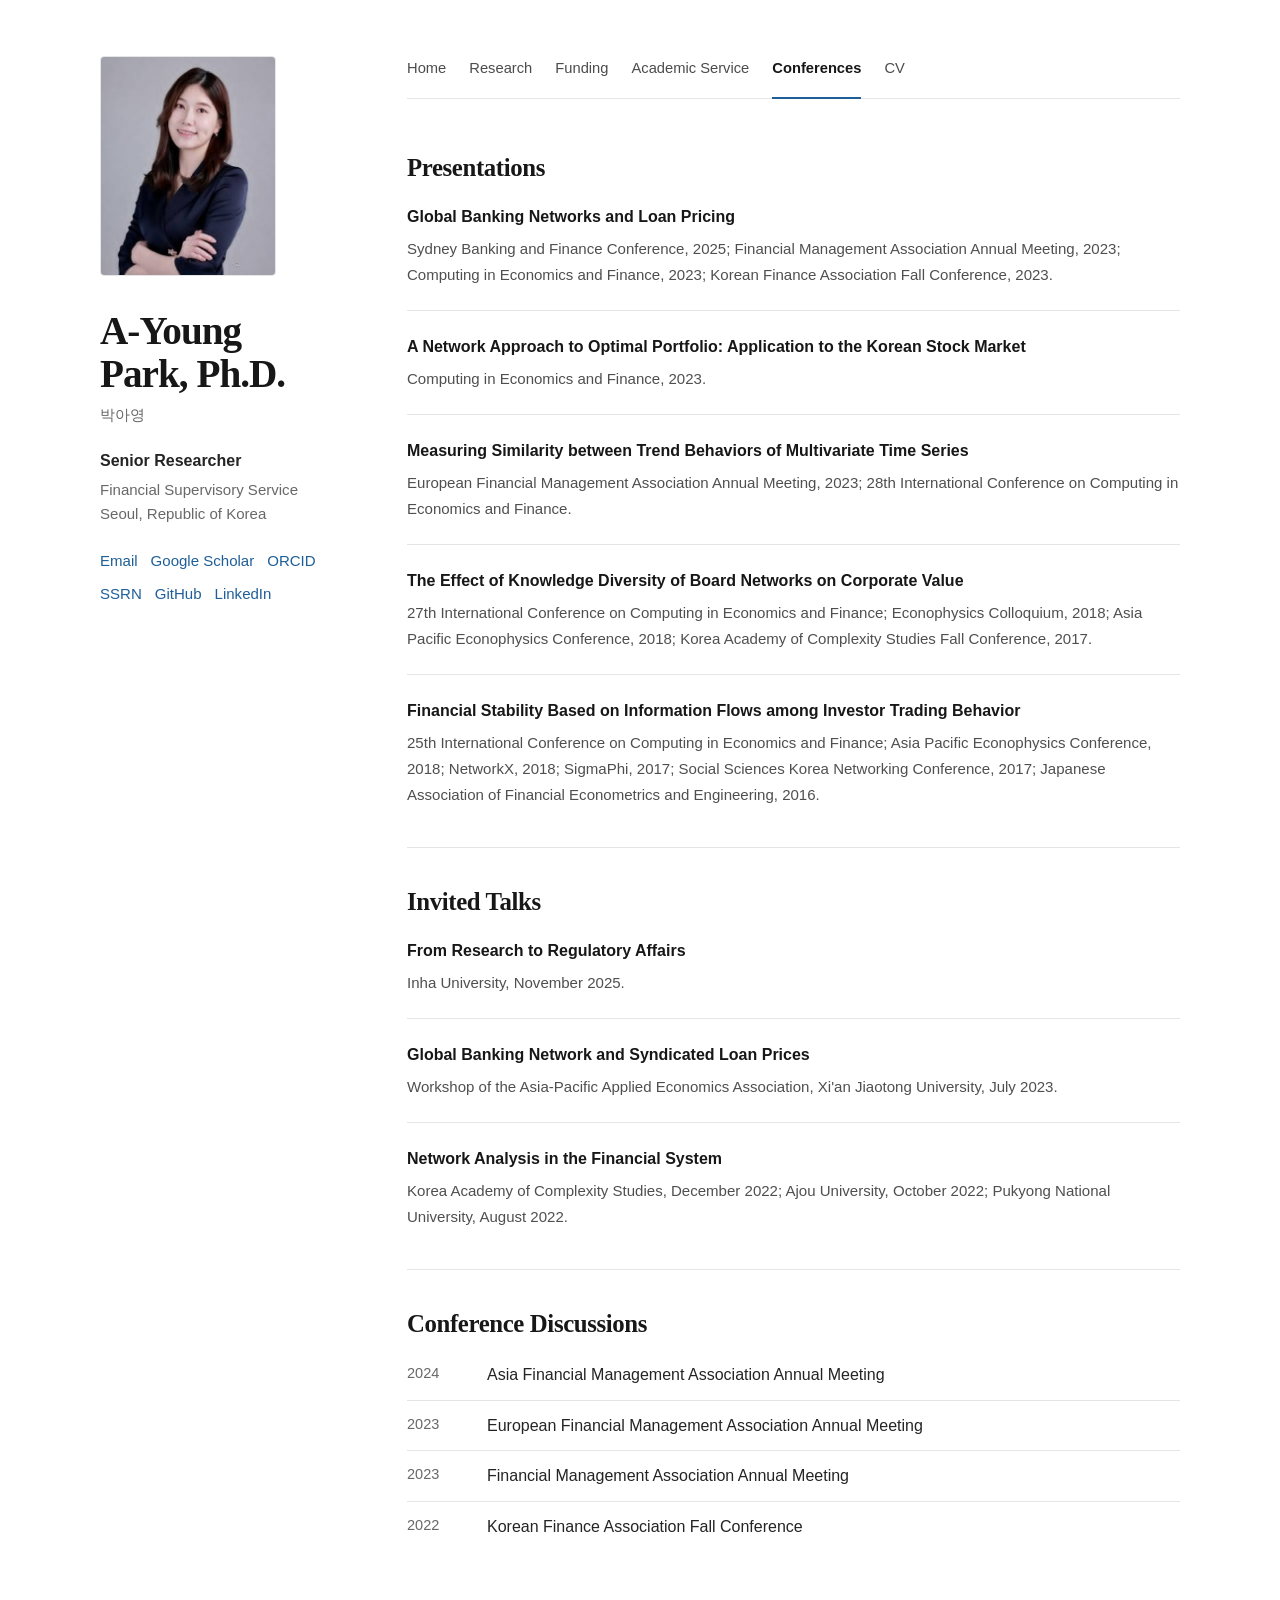
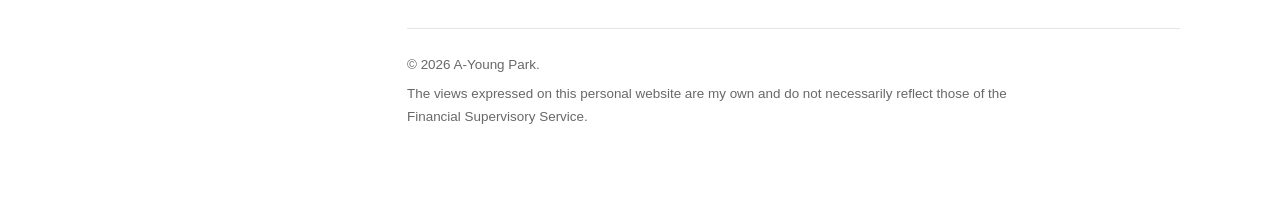
==== conferences.html @ d1868269 "Rename Publications tab to Research and add LinkedIn" ====
<!doctype html>
    <html lang="en">
    <head>
      <meta charset="utf-8">
      <meta name="viewport" content="width=device-width, initial-scale=1">

      <title>Conferences | A-Young Park, Ph.D.</title>
      <meta name="description" content="Conference presentations, invited talks, and conference discussions by A-Young Park, Ph.D.">
      <meta name="author" content="A-Young Park">
      <meta name="theme-color" content="#ffffff">
      <!-- SEO START -->
      <meta name="robots" content="index, follow">
      <link rel="canonical" href="https://ayppark.github.io/conferences.html">
      <meta property="og:site_name" content="A-Young Park Academic Homepage">
      <meta property="og:type" content="website">
      <meta property="og:title" content="Conferences | A-Young Park, Ph.D.">
      <meta property="og:description" content="Conference presentations, invited talks, and conference discussions by A-Young Park, Ph.D.">
      <meta property="og:url" content="https://ayppark.github.io/conferences.html">
      <meta property="og:image" content="https://ayppark.github.io/assets/profile.jpg">
      <meta property="og:image:alt" content="Portrait of A-Young Park">
      <meta name="twitter:card" content="summary">
      <meta name="twitter:title" content="Conferences | A-Young Park, Ph.D.">
      <meta name="twitter:description" content="Conference presentations, invited talks, and conference discussions by A-Young Park, Ph.D.">
      <meta name="twitter:image" content="https://ayppark.github.io/assets/profile.jpg">
      <!-- SEO END -->

      <link rel="icon" href="assets/favicon.svg" type="image/svg+xml">
      <link rel="stylesheet" href="style.css">
</head>
    <body>
      <a class="skip-link" href="#main-content">Skip to main content</a>

      <div class="page">
        <aside class="profile" aria-label="Researcher profile">
      <a class="photo-link" href="index.html" aria-label="Go to homepage">
        <img
          class="profile-photo"
          src="assets/profile.jpg"
          alt="Portrait of A-Young Park"
          width="176"
          height="220"
        >
      </a>

      <h1><a href="index.html">A-Young Park, Ph.D.</a></h1>
      <p class="name-ko">박아영</p>
      <p class="position">Senior Researcher</p>
      <p class="affiliation">
        Financial Supervisory Service<br>
        Seoul, Republic of Korea
      </p>

      <nav class="profile-links" aria-label="Academic profiles">
        <a href="mailto:ayoungp@fss.or.kr">Email</a>
        <a href="https://scholar.google.com/citations?user=jGiQJnYAAAAJ&hl=en" target="_blank" rel="noopener noreferrer">Google Scholar</a>
        <a href="https://orcid.org/0000-0002-0753-5046" target="_blank" rel="noopener noreferrer">ORCID</a>
        <a href="https://papers.ssrn.com/sol3/papers.cfm?abstract_id=5040197" target="_blank" rel="noopener noreferrer">SSRN</a>
        <a href="https://github.com/Ayppark" target="_blank" rel="me noopener noreferrer">GitHub</a>
        <a href="https://kr.linkedin.com/in/ayoungp" target="_blank" rel="me noopener noreferrer">LinkedIn</a>
      </nav>
    </aside>

        <main id="main-content" class="content">
          <nav class="top-nav" aria-label="Primary navigation">
            <a href="index.html">Home</a>
        <a href="publications.html">Research</a>
        <a href="funding.html">Funding</a>
        <a href="service.html">Academic Service</a>
        <a href="conferences.html" class="active" aria-current="page">Conferences</a>
        <a href="cv.html">CV</a>
          </nav>

      <section aria-labelledby="presentations-title">
        <h2 id="presentations-title">Presentations</h2>

        <div class="conference-list">
          <article class="conference-entry">
            <h3>Global Banking Networks and Loan Pricing</h3>
            <p>Sydney Banking and Finance Conference, 2025; Financial Management Association Annual Meeting, 2023; Computing in Economics and Finance, 2023; Korean Finance Association Fall Conference, 2023.</p>
          </article>

          <article class="conference-entry">
            <h3>A Network Approach to Optimal Portfolio: Application to the Korean Stock Market</h3>
            <p>Computing in Economics and Finance, 2023.</p>
          </article>

          <article class="conference-entry">
            <h3>Measuring Similarity between Trend Behaviors of Multivariate Time Series</h3>
            <p>European Financial Management Association Annual Meeting, 2023; 28th International Conference on Computing in Economics and Finance.</p>
          </article>

          <article class="conference-entry">
            <h3>The Effect of Knowledge Diversity of Board Networks on Corporate Value</h3>
            <p>27th International Conference on Computing in Economics and Finance; Econophysics Colloquium, 2018; Asia Pacific Econophysics Conference, 2018; Korea Academy of Complexity Studies Fall Conference, 2017.</p>
          </article>

          <article class="conference-entry">
            <h3>Financial Stability Based on Information Flows among Investor Trading Behavior</h3>
            <p>25th International Conference on Computing in Economics and Finance; Asia Pacific Econophysics Conference, 2018; NetworkX, 2018; SigmaPhi, 2017; Social Sciences Korea Networking Conference, 2017; Japanese Association of Financial Econometrics and Engineering, 2016.</p>
          </article>
        </div>
      </section>

      <section aria-labelledby="invited-title">
        <h2 id="invited-title">Invited Talks</h2>

        <div class="conference-list">
          <article class="conference-entry">
            <h3>From Research to Regulatory Affairs</h3>
            <p>Inha University, November 2025.</p>
          </article>
          <article class="conference-entry">
            <h3>Global Banking Network and Syndicated Loan Prices</h3>
            <p>Workshop of the Asia-Pacific Applied Economics Association, Xi'an Jiaotong University, July 2023.</p>
          </article>
          <article class="conference-entry">
            <h3>Network Analysis in the Financial System</h3>
            <p>Korea Academy of Complexity Studies, December 2022; Ajou University, October 2022; Pukyong National University, August 2022.</p>
          </article>
        </div>
      </section>

      <section aria-labelledby="discussion-title">
        <h2 id="discussion-title">Conference Discussions</h2>
        <ul class="role-list">
          <li><span class="role-year">2024</span><span>Asia Financial Management Association Annual Meeting</span></li>
          <li><span class="role-year">2023</span><span>European Financial Management Association Annual Meeting</span></li>
          <li><span class="role-year">2023</span><span>Financial Management Association Annual Meeting</span></li>
          <li><span class="role-year">2022</span><span>Korean Finance Association Fall Conference</span></li>
        </ul>
      </section>

          <footer>
            <p>© 2026 A-Young Park.</p>
            <p class="disclaimer">The views expressed on this personal website are my own and do not necessarily reflect those of the Financial Supervisory Service.</p>
          </footer>
        </main>
      </div>
    </body>
    </html>
---- style.css ----
:root {
  --text: #242424;
  --muted: #686868;
  --line: #e5e5e5;
  --link: #1f5f99;
  --link-hover: #123f67;
  --page-width: 1080px;
  --sidebar-width: 235px;
}

* {
  box-sizing: border-box;
}

html {
  scroll-behavior: smooth;
}

body {
  margin: 0;
  color: var(--text);
  background: #fff;
  font-family: -apple-system, BlinkMacSystemFont, "Segoe UI", Roboto, Helvetica, Arial, sans-serif;
  font-size: 16px;
  line-height: 1.72;
  text-rendering: optimizeLegibility;
}

a {
  color: var(--link);
  text-decoration: none;
  text-underline-offset: 0.18em;
}

a:hover,
a:focus-visible {
  color: var(--link-hover);
  text-decoration: underline;
}

.skip-link {
  position: fixed;
  top: 12px;
  left: 12px;
  z-index: 100;
  padding: 8px 12px;
  color: #fff;
  background: #111;
  transform: translateY(-150%);
}

.skip-link:focus {
  transform: translateY(0);
}

.page {
  display: grid;
  grid-template-columns: var(--sidebar-width) minmax(0, 1fr);
  gap: 72px;
  width: min(calc(100% - 48px), var(--page-width));
  margin: 0 auto;
  padding: 56px 0 80px;
}

.profile {
  position: sticky;
  top: 36px;
  align-self: start;
}

.photo-link {
  display: inline-block;
}

.profile-photo {
  display: block;
  width: 176px;
  height: 220px;
  margin-bottom: 24px;
  border: 1px solid var(--line);
  border-radius: 4px;
  object-fit: cover;
  object-position: center top;
}

h1,
h2,
h3 {
  color: #171717;
}

h1,
h2 {
  font-family: Georgia, "Times New Roman", serif;
}

h1 {
  margin: 0;
  font-size: clamp(2rem, 4vw, 2.45rem);
  line-height: 1.1;
  letter-spacing: -0.025em;
}

h1 a {
  color: inherit;
}

h1 a:hover,
h1 a:focus-visible {
  text-decoration: none;
}

h2 {
  margin: 0 0 21px;
  font-size: 1.55rem;
  line-height: 1.25;
  letter-spacing: -0.015em;
}

h3 {
  margin: 0 0 8px;
  font-size: 1.03rem;
  line-height: 1.45;
}

.name-ko {
  margin: 7px 0 19px;
  color: var(--muted);
  font-size: 0.95rem;
}

.position {
  margin: 0 0 4px;
  font-weight: 650;
}

.affiliation {
  margin: 0;
  color: var(--muted);
  font-size: 0.94rem;
  line-height: 1.55;
}

.profile-links {
  display: flex;
  flex-wrap: wrap;
  gap: 7px 13px;
  margin-top: 23px;
  font-size: 0.94rem;
}

.profile-links a {
  white-space: nowrap;
}

.content {
  min-width: 0;
}

.top-nav {
  display: flex;
  flex-wrap: wrap;
  gap: 8px 23px;
  margin-bottom: 54px;
  padding-bottom: 14px;
  border-bottom: 1px solid var(--line);
  font-size: 0.92rem;
}

.top-nav a {
  position: relative;
  padding-bottom: 3px;
  color: #4c4c4c;
}

.top-nav a.active {
  color: #171717;
  font-weight: 650;
}

.top-nav a.active::after {
  position: absolute;
  right: 0;
  bottom: -15px;
  left: 0;
  height: 2px;
  background: var(--link);
  content: "";
}

.content section {
  scroll-margin-top: 32px;
  padding: 39px 0;
  border-top: 1px solid var(--line);
}

.content section:first-of-type {
  padding-top: 0;
  border-top: 0;
}

p {
  margin: 0 0 15px;
}

.lead {
  font-size: 1.06rem;
}

.interest-list {
  margin: 0;
  padding-left: 1.25rem;
}

.interest-list li {
  margin: 0 0 12px;
  padding-left: 4px;
}

.section-heading-row {
  display: flex;
  align-items: baseline;
  justify-content: space-between;
  gap: 20px;
  margin-bottom: 21px;
}

.section-heading-row h2 {
  margin-bottom: 0;
}

.section-link {
  flex: none;
  font-size: 0.9rem;
}

.publication-list {
  margin: 0;
  padding-left: 1.55rem;
}

.publication-list li {
  margin: 0 0 28px;
  padding-left: 6px;
}

.publication-list li:last-child {
  margin-bottom: 0;
}

.publication-list.compact li {
  margin-bottom: 22px;
}

.publication-title {
  margin: 0 0 4px;
  color: #1d1d1d;
  font-weight: 650;
  line-height: 1.46;
}

.authors,
.venue,
.paper-links {
  margin: 0 0 3px;
  font-size: 0.94rem;
  line-height: 1.55;
}

.authors,
.venue {
  color: #4f4f4f;
}

.paper-links {
  margin-top: 6px;
  font-size: 0.88rem;
}

.detail-card {
  padding: 25px 27px;
  border: 1px solid var(--line);
  border-radius: 5px;
}

.eyebrow {
  margin-bottom: 6px;
  color: var(--link);
  font-size: 0.82rem;
  font-weight: 700;
  letter-spacing: 0.055em;
  text-transform: uppercase;
}

.detail-card h3 {
  margin-bottom: 21px;
  font-family: Georgia, "Times New Roman", serif;
  font-size: 1.3rem;
}

.meta-grid {
  display: grid;
  grid-template-columns: repeat(3, minmax(0, 1fr));
  gap: 14px;
  margin: 0 0 22px;
  padding: 0 0 20px;
  border-bottom: 1px solid var(--line);
}

.meta-grid div {
  min-width: 0;
}

.meta-grid dt {
  color: var(--muted);
  font-size: 0.8rem;
  font-weight: 650;
  text-transform: uppercase;
}

.meta-grid dd {
  margin: 3px 0 0;
  font-size: 0.94rem;
}

.note {
  margin-bottom: 0;
  color: var(--muted);
  font-size: 0.9rem;
}

.service-grid {
  display: grid;
  grid-template-columns: repeat(2, minmax(0, 1fr));
  gap: 20px;
}

.service-group {
  padding: 20px 21px;
  border: 1px solid var(--line);
  border-radius: 5px;
}

.service-group h3 {
  font-family: Georgia, "Times New Roman", serif;
  font-size: 1.12rem;
}

.service-group ul {
  margin: 0;
  padding-left: 1.15rem;
}

.service-group li {
  margin-bottom: 7px;
}

.service-group li:last-child {
  margin-bottom: 0;
}

.conference-list {
  display: grid;
  gap: 24px;
}

.conference-entry {
  padding-bottom: 22px;
  border-bottom: 1px solid var(--line);
}

.conference-entry:last-child {
  padding-bottom: 0;
  border-bottom: 0;
}

.conference-entry h3 {
  font-size: 1rem;
  font-weight: 650;
}

.conference-entry p {
  margin-bottom: 0;
  color: #4f4f4f;
  font-size: 0.94rem;
}

.role-list {
  margin: 0;
  padding: 0;
  list-style: none;
}

.role-list li {
  display: grid;
  grid-template-columns: 64px minmax(0, 1fr);
  gap: 16px;
  padding: 11px 0;
  border-bottom: 1px solid var(--line);
}

.role-list li:first-child {
  padding-top: 0;
}

.role-list li:last-child {
  border-bottom: 0;
}

.role-year {
  color: var(--muted);
  font-size: 0.91rem;
  font-variant-numeric: tabular-nums;
}

footer {
  margin-top: 38px;
  padding-top: 24px;
  border-top: 1px solid var(--line);
  color: var(--muted);
  font-size: 0.84rem;
}

footer p {
  margin-bottom: 6px;
}

.disclaimer {
  max-width: 650px;
}

@media (max-width: 800px) {
  .page {
    display: block;
    width: min(calc(100% - 36px), 680px);
    padding: 32px 0 56px;
  }

  .profile {
    position: static;
    margin-bottom: 44px;
  }

  .profile-photo {
    width: 132px;
    height: 165px;
    margin-bottom: 18px;
  }

  .top-nav {
    gap: 8px 18px;
    margin-bottom: 42px;
  }

  .top-nav a.active::after {
    bottom: -15px;
  }

  .content section {
    padding: 34px 0;
  }

  .section-heading-row {
    display: block;
  }

  .section-heading-row h2 {
    margin-bottom: 7px;
  }

  .meta-grid {
    grid-template-columns: 1fr;
    gap: 11px;
  }

  .service-grid {
    grid-template-columns: 1fr;
  }
}

@media (max-width: 470px) {
  body {
    font-size: 15.5px;
  }

  .top-nav {
    gap: 8px 15px;
  }

  .publication-list {
    padding-left: 1.25rem;
  }

  .detail-card {
    padding: 20px;
  }

  .role-list li {
    grid-template-columns: 52px minmax(0, 1fr);
    gap: 10px;
  }
}

@media print {
  .page {
    display: block;
    width: 100%;
    padding: 0;
  }

  .profile {
    position: static;
    margin-bottom: 32px;
  }

  .top-nav,
  .profile-photo {
    display: none;
  }

  a {
    color: inherit;
  }
}


/* CV PAGE START */
.cv-panel {
  padding: 27px;
  border: 1px solid var(--line);
  border-radius: 5px;
}

.cv-updated {
  margin-bottom: 8px;
  color: var(--link);
  font-size: 0.88rem;
  font-weight: 700;
  letter-spacing: 0.025em;
  text-transform: uppercase;
}

.cv-summary {
  color: #4f4f4f;
}

.button-row {
  display: flex;
  flex-wrap: wrap;
  gap: 10px;
  margin: 24px 0 18px;
}

.button {
  display: inline-block;
  padding: 9px 15px;
  border: 1px solid var(--link);
  border-radius: 4px;
  background: var(--link);
  color: #fff;
  font-size: 0.92rem;
  font-weight: 650;
}

.button:hover,
.button:focus-visible {
  color: #fff;
  background: var(--link-hover);
  text-decoration: none;
}

.button.secondary {
  color: var(--link);
  background: #fff;
}

.button.secondary:hover,
.button.secondary:focus-visible {
  color: var(--link-hover);
  background: #f7f9fb;
}
/* CV PAGE END */
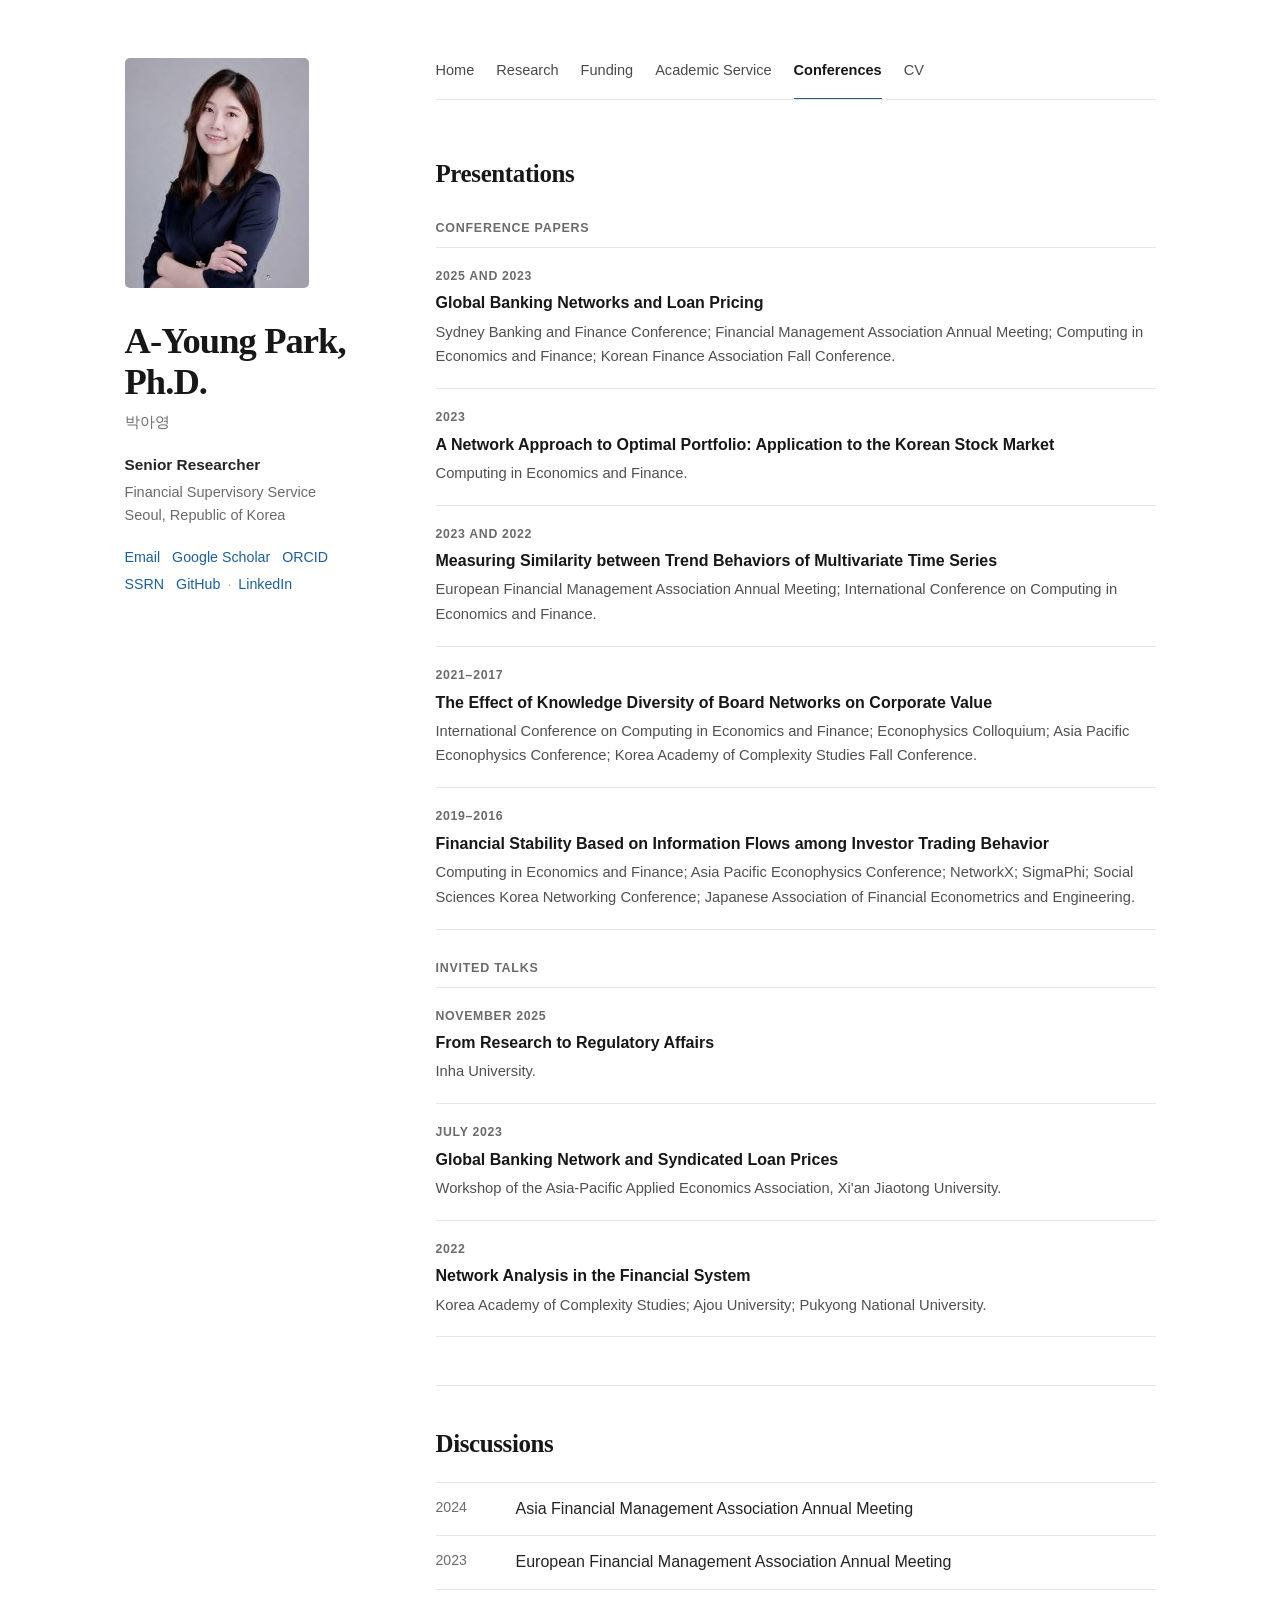
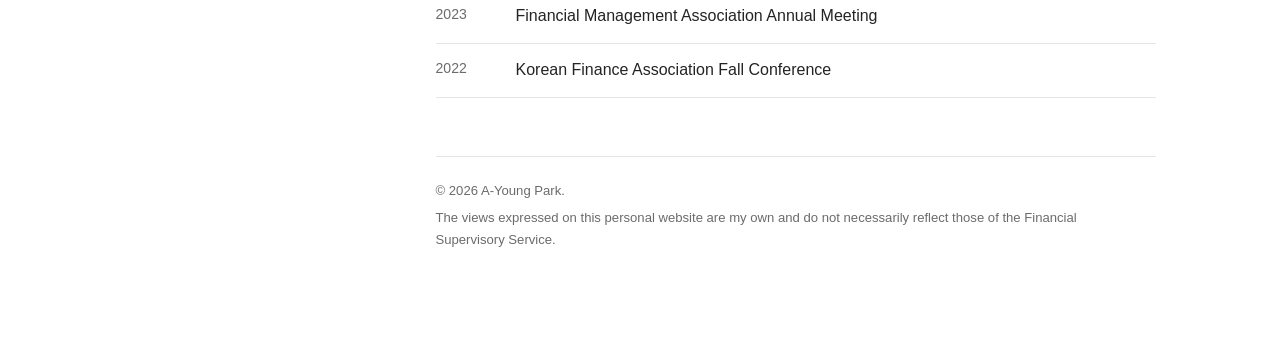
==== commit 52ac8c0c: "Reorganize conference page into presentations and discussions" ====
--- a/conferences.html
+++ b/conferences.html
@@ -1,127 +1,128 @@
-    <!doctype html>
-    <html lang="en">
-    <head>
-      <meta charset="utf-8">
-      <meta name="viewport" content="width=device-width, initial-scale=1">
+<!doctype html>
+<html lang="en">
+<head>
+  <meta charset="utf-8">
+  <meta name="viewport" content="width=device-width, initial-scale=1">
 
-      <title>Conferences | A-Young Park, Ph.D.</title>
-      <meta name="description" content="Conference presentations, invited talks, and conference discussions by A-Young Park, Ph.D.">
-      <meta name="author" content="A-Young Park">
-      <meta name="theme-color" content="#ffffff">
-      <!-- SEO START -->
-      <meta name="robots" content="index, follow">
-      <link rel="canonical" href="https://ayppark.github.io/conferences.html">
-      <meta property="og:site_name" content="A-Young Park Academic Homepage">
-      <meta property="og:type" content="website">
-      <meta property="og:title" content="Conferences | A-Young Park, Ph.D.">
-      <meta property="og:description" content="Conference presentations, invited talks, and conference discussions by A-Young Park, Ph.D.">
-      <meta property="og:url" content="https://ayppark.github.io/conferences.html">
-      <meta property="og:image" content="https://ayppark.github.io/assets/profile.jpg">
-      <meta property="og:image:alt" content="Portrait of A-Young Park">
-      <meta name="twitter:card" content="summary">
-      <meta name="twitter:title" content="Conferences | A-Young Park, Ph.D.">
-      <meta name="twitter:description" content="Conference presentations, invited talks, and conference discussions by A-Young Park, Ph.D.">
-      <meta name="twitter:image" content="https://ayppark.github.io/assets/profile.jpg">
-      <!-- SEO END -->
+  <title>Conferences | A-Young Park, Ph.D.</title>
+  <meta name="description" content="Conference presentations, invited talks, and conference discussions by A-Young Park, Ph.D.">
+  <meta name="author" content="A-Young Park">
+  <meta name="theme-color" content="#ffffff">
+  <meta name="robots" content="index, follow">
+  <link rel="canonical" href="https://ayppark.github.io/conferences.html">
 
-      <link rel="icon" href="assets/favicon.svg" type="image/svg+xml">
-      <link rel="stylesheet" href="style.css">
+  <meta property="og:site_name" content="A-Young Park Academic Homepage">
+  <meta property="og:type" content="website">
+  <meta property="og:title" content="Conferences | A-Young Park, Ph.D.">
+  <meta property="og:description" content="Conference presentations, invited talks, and conference discussions by A-Young Park, Ph.D.">
+  <meta property="og:url" content="https://ayppark.github.io/conferences.html">
+  <meta property="og:image" content="https://ayppark.github.io/assets/profile.jpg">
+  <meta property="og:image:alt" content="Portrait of A-Young Park">
+  <meta name="twitter:card" content="summary">
+  <meta name="twitter:title" content="Conferences | A-Young Park, Ph.D.">
+  <meta name="twitter:description" content="Conference presentations and discussions by A-Young Park, Ph.D.">
+  <meta name="twitter:image" content="https://ayppark.github.io/assets/profile.jpg">
+
+  <link rel="icon" href="assets/favicon.svg" type="image/svg+xml">
+  <link rel="stylesheet" href="style.css">
 </head>
-    <body>
-      <a class="skip-link" href="#main-content">Skip to main content</a>
+<body>
+  <a class="skip-link" href="#main-content">Skip to main content</a>
 
-      <div class="page">
-        <aside class="profile" aria-label="Researcher profile">
+  <div class="page">
+    <aside class="profile" aria-label="Researcher profile">
       <a class="photo-link" href="index.html" aria-label="Go to homepage">
-        <img
-          class="profile-photo"
-          src="assets/profile.jpg"
-          alt="Portrait of A-Young Park"
-          width="176"
-          height="220"
-        >
+        <img class="profile-photo" src="assets/profile.jpg" alt="Portrait of A-Young Park" width="184" height="230">
       </a>
 
       <h1><a href="index.html">A-Young Park, Ph.D.</a></h1>
       <p class="name-ko">박아영</p>
       <p class="position">Senior Researcher</p>
-      <p class="affiliation">
-        Financial Supervisory Service<br>
-        Seoul, Republic of Korea
-      </p>
+      <p class="affiliation">Financial Supervisory Service<br>Seoul, Republic of Korea</p>
 
       <nav class="profile-links" aria-label="Academic profiles">
         <a href="mailto:ayoungp@fss.or.kr">Email</a>
-        <a href="https://scholar.google.com/citations?user=jGiQJnYAAAAJ&hl=en" target="_blank" rel="noopener noreferrer">Google Scholar</a>
-        <a href="https://orcid.org/0000-0002-0753-5046" target="_blank" rel="noopener noreferrer">ORCID</a>
+        <a href="https://scholar.google.com/citations?user=jGiQJnYAAAAJ&amp;hl=en" target="_blank" rel="noopener noreferrer">Google Scholar</a>
+        <a href="https://orcid.org/0000-0002-0753-5046" target="_blank" rel="me noopener noreferrer">ORCID</a>
         <a href="https://papers.ssrn.com/sol3/papers.cfm?abstract_id=5040197" target="_blank" rel="noopener noreferrer">SSRN</a>
-        <a href="https://github.com/Ayppark" target="_blank" rel="me noopener noreferrer">GitHub</a>
-        <a href="https://kr.linkedin.com/in/ayoungp" target="_blank" rel="me noopener noreferrer">LinkedIn</a>
+        <span class="profile-link-pair">
+          <a href="https://github.com/Ayppark" target="_blank" rel="me noopener noreferrer">GitHub</a>
+          <span class="separator" aria-hidden="true">·</span>
+          <a href="https://kr.linkedin.com/in/ayoungp" target="_blank" rel="me noopener noreferrer">LinkedIn</a>
+        </span>
       </nav>
     </aside>
 
-        <main id="main-content" class="content">
-          <nav class="top-nav" aria-label="Primary navigation">
-            <a href="index.html">Home</a>
+    <main id="main-content" class="content">
+      <nav class="top-nav" aria-label="Primary navigation">
+        <a href="index.html">Home</a>
         <a href="publications.html">Research</a>
         <a href="funding.html">Funding</a>
         <a href="service.html">Academic Service</a>
         <a href="conferences.html" class="active" aria-current="page">Conferences</a>
         <a href="cv.html">CV</a>
-          </nav>
+      </nav>
 
       <section aria-labelledby="presentations-title">
         <h2 id="presentations-title">Presentations</h2>
 
-        <div class="conference-list">
-          <article class="conference-entry">
+        <h3 class="subsection-title">Conference Papers</h3>
+        <div class="activity-list">
+          <article class="activity-entry">
+            <p class="activity-label">2025 and 2023</p>
             <h3>Global Banking Networks and Loan Pricing</h3>
-            <p>Sydney Banking and Finance Conference, 2025; Financial Management Association Annual Meeting, 2023; Computing in Economics and Finance, 2023; Korean Finance Association Fall Conference, 2023.</p>
+            <p>Sydney Banking and Finance Conference; Financial Management Association Annual Meeting; Computing in Economics and Finance; Korean Finance Association Fall Conference.</p>
           </article>
 
-          <article class="conference-entry">
+          <article class="activity-entry">
+            <p class="activity-label">2023</p>
             <h3>A Network Approach to Optimal Portfolio: Application to the Korean Stock Market</h3>
-            <p>Computing in Economics and Finance, 2023.</p>
+            <p>Computing in Economics and Finance.</p>
           </article>
 
-          <article class="conference-entry">
+          <article class="activity-entry">
+            <p class="activity-label">2023 and 2022</p>
             <h3>Measuring Similarity between Trend Behaviors of Multivariate Time Series</h3>
-            <p>European Financial Management Association Annual Meeting, 2023; 28th International Conference on Computing in Economics and Finance.</p>
+            <p>European Financial Management Association Annual Meeting; International Conference on Computing in Economics and Finance.</p>
           </article>
 
-          <article class="conference-entry">
+          <article class="activity-entry">
+            <p class="activity-label">2021–2017</p>
             <h3>The Effect of Knowledge Diversity of Board Networks on Corporate Value</h3>
-            <p>27th International Conference on Computing in Economics and Finance; Econophysics Colloquium, 2018; Asia Pacific Econophysics Conference, 2018; Korea Academy of Complexity Studies Fall Conference, 2017.</p>
+            <p>International Conference on Computing in Economics and Finance; Econophysics Colloquium; Asia Pacific Econophysics Conference; Korea Academy of Complexity Studies Fall Conference.</p>
           </article>
 
-          <article class="conference-entry">
+          <article class="activity-entry">
+            <p class="activity-label">2019–2016</p>
             <h3>Financial Stability Based on Information Flows among Investor Trading Behavior</h3>
-            <p>25th International Conference on Computing in Economics and Finance; Asia Pacific Econophysics Conference, 2018; NetworkX, 2018; SigmaPhi, 2017; Social Sciences Korea Networking Conference, 2017; Japanese Association of Financial Econometrics and Engineering, 2016.</p>
+            <p>Computing in Economics and Finance; Asia Pacific Econophysics Conference; NetworkX; SigmaPhi; Social Sciences Korea Networking Conference; Japanese Association of Financial Econometrics and Engineering.</p>
+          </article>
+        </div>
+
+        <h3 class="subsection-title">Invited Talks</h3>
+        <div class="activity-list">
+          <article class="activity-entry">
+            <p class="activity-label">November 2025</p>
+            <h3>From Research to Regulatory Affairs</h3>
+            <p>Inha University.</p>
+          </article>
+
+          <article class="activity-entry">
+            <p class="activity-label">July 2023</p>
+            <h3>Global Banking Network and Syndicated Loan Prices</h3>
+            <p>Workshop of the Asia-Pacific Applied Economics Association, Xi'an Jiaotong University.</p>
+          </article>
+
+          <article class="activity-entry">
+            <p class="activity-label">2022</p>
+            <h3>Network Analysis in the Financial System</h3>
+            <p>Korea Academy of Complexity Studies; Ajou University; Pukyong National University.</p>
           </article>
         </div>
       </section>
 
-      <section aria-labelledby="invited-title">
-        <h2 id="invited-title">Invited Talks</h2>
-
-        <div class="conference-list">
-          <article class="conference-entry">
-            <h3>From Research to Regulatory Affairs</h3>
-            <p>Inha University, November 2025.</p>
-          </article>
-          <article class="conference-entry">
-            <h3>Global Banking Network and Syndicated Loan Prices</h3>
-            <p>Workshop of the Asia-Pacific Applied Economics Association, Xi'an Jiaotong University, July 2023.</p>
-          </article>
-          <article class="conference-entry">
-            <h3>Network Analysis in the Financial System</h3>
-            <p>Korea Academy of Complexity Studies, December 2022; Ajou University, October 2022; Pukyong National University, August 2022.</p>
-          </article>
-        </div>
-      </section>
-
-      <section aria-labelledby="discussion-title">
-        <h2 id="discussion-title">Conference Discussions</h2>
+      <section class="section-rule" aria-labelledby="discussion-title">
+        <h2 id="discussion-title">Discussions</h2>
         <ul class="role-list">
           <li><span class="role-year">2024</span><span>Asia Financial Management Association Annual Meeting</span></li>
           <li><span class="role-year">2023</span><span>European Financial Management Association Annual Meeting</span></li>
@@ -130,11 +131,11 @@
         </ul>
       </section>
 
-          <footer>
-            <p>© 2026 A-Young Park.</p>
-            <p class="disclaimer">The views expressed on this personal website are my own and do not necessarily reflect those of the Financial Supervisory Service.</p>
-          </footer>
-        </main>
-      </div>
-    </body>
-    </html>
+      <footer>
+        <p>© 2026 A-Young Park.</p>
+        <p class="disclaimer">The views expressed on this personal website are my own and do not necessarily reflect those of the Financial Supervisory Service.</p>
+      </footer>
+    </main>
+  </div>
+</body>
+</html>
--- a/style.css
+++ b/style.css
@@ -1,11 +1,16 @@
 :root {
   --text: #242424;
-  --muted: #686868;
-  --line: #e5e5e5;
+  --heading: #171717;
+  --muted: #6b6b6b;
+  --line: #e5e5e2;
+  --soft: #f6f6f3;
   --link: #1f5f99;
   --link-hover: #123f67;
-  --page-width: 1080px;
+  --page-width: 1060px;
   --sidebar-width: 235px;
+  --content-width: 720px;
+  --font-sans: -apple-system, BlinkMacSystemFont, "Segoe UI", Roboto, Helvetica, Arial, sans-serif;
+  --font-serif: Georgia, "Times New Roman", serif;
 }
 
 * {
@@ -20,10 +25,11 @@
   margin: 0;
   color: var(--text);
   background: #fff;
-  font-family: -apple-system, BlinkMacSystemFont, "Segoe UI", Roboto, Helvetica, Arial, sans-serif;
+  font-family: var(--font-sans);
   font-size: 16px;
-  line-height: 1.72;
+  line-height: 1.68;
   text-rendering: optimizeLegibility;
+  -webkit-font-smoothing: antialiased;
 }
 
 a {
@@ -53,18 +59,31 @@
   transform: translateY(0);
 }
 
+.visually-hidden {
+  position: absolute !important;
+  width: 1px !important;
+  height: 1px !important;
+  padding: 0 !important;
+  margin: -1px !important;
+  overflow: hidden !important;
+  clip: rect(0, 0, 0, 0) !important;
+  white-space: nowrap !important;
+  border: 0 !important;
+}
+
 .page {
   display: grid;
-  grid-template-columns: var(--sidebar-width) minmax(0, 1fr);
-  gap: 72px;
+  grid-template-columns: var(--sidebar-width) minmax(0, var(--content-width));
+  justify-content: center;
+  gap: 76px;
   width: min(calc(100% - 48px), var(--page-width));
   margin: 0 auto;
-  padding: 56px 0 80px;
+  padding: 58px 0 82px;
 }
 
 .profile {
   position: sticky;
-  top: 36px;
+  top: 34px;
   align-self: start;
 }
 
@@ -74,11 +93,10 @@
 
 .profile-photo {
   display: block;
-  width: 176px;
-  height: 220px;
+  width: 184px;
+  height: 230px;
   margin-bottom: 24px;
-  border: 1px solid var(--line);
-  border-radius: 4px;
+  border-radius: 5px;
   object-fit: cover;
   object-position: center top;
 }
@@ -86,18 +104,18 @@
 h1,
 h2,
 h3 {
-  color: #171717;
+  color: var(--heading);
 }
 
 h1,
 h2 {
-  font-family: Georgia, "Times New Roman", serif;
+  font-family: var(--font-serif);
 }
 
 h1 {
   margin: 0;
-  font-size: clamp(2rem, 4vw, 2.45rem);
-  line-height: 1.1;
+  font-size: clamp(1.95rem, 3vw, 2.28rem);
+  line-height: 1.12;
   letter-spacing: -0.025em;
 }
 
@@ -111,71 +129,92 @@
 }
 
 h2 {
-  margin: 0 0 21px;
-  font-size: 1.55rem;
+  margin: 0 0 22px;
+  font-size: 1.56rem;
   line-height: 1.25;
   letter-spacing: -0.015em;
 }
 
 h3 {
-  margin: 0 0 8px;
-  font-size: 1.03rem;
+  margin: 0 0 7px;
+  font-size: 1.02rem;
   line-height: 1.45;
 }
 
 .name-ko {
-  margin: 7px 0 19px;
-  color: var(--muted);
-  font-size: 0.95rem;
+  margin: 7px 0 18px;
+  color: var(--muted);
+  font-size: 0.92rem;
 }
 
 .position {
-  margin: 0 0 4px;
-  font-weight: 650;
+  margin: 0 0 3px;
+  font-size: 0.96rem;
+  font-weight: 680;
 }
 
 .affiliation {
   margin: 0;
   color: var(--muted);
-  font-size: 0.94rem;
+  font-size: 0.91rem;
   line-height: 1.55;
 }
 
 .profile-links {
   display: flex;
   flex-wrap: wrap;
-  gap: 7px 13px;
-  margin-top: 23px;
-  font-size: 0.94rem;
+  align-items: center;
+  gap: 6px 12px;
+  margin-top: 21px;
+  font-size: 0.89rem;
+  line-height: 1.45;
 }
 
 .profile-links a {
   white-space: nowrap;
 }
 
+.profile-link-pair {
+  display: inline-flex;
+  align-items: center;
+  gap: 7px;
+  white-space: nowrap;
+}
+
+.profile-link-pair .separator {
+  color: #b0b0b0;
+}
+
 .content {
   min-width: 0;
 }
 
 .top-nav {
   display: flex;
-  flex-wrap: wrap;
-  gap: 8px 23px;
-  margin-bottom: 54px;
-  padding-bottom: 14px;
+  gap: 22px;
+  margin-bottom: 58px;
+  padding: 0 0 14px;
+  overflow-x: auto;
   border-bottom: 1px solid var(--line);
-  font-size: 0.92rem;
+  font-size: 0.91rem;
+  scrollbar-width: none;
+}
+
+.top-nav::-webkit-scrollbar {
+  display: none;
 }
 
 .top-nav a {
   position: relative;
+  flex: none;
   padding-bottom: 3px;
-  color: #4c4c4c;
+  color: #4a4a4a;
+  white-space: nowrap;
 }
 
 .top-nav a.active {
-  color: #171717;
-  font-weight: 650;
+  color: var(--heading);
+  font-weight: 680;
 }
 
 .top-nav a.active::after {
@@ -190,13 +229,16 @@
 
 .content section {
   scroll-margin-top: 32px;
-  padding: 39px 0;
-  border-top: 1px solid var(--line);
-}
-
-.content section:first-of-type {
-  padding-top: 0;
-  border-top: 0;
+  margin-bottom: 48px;
+}
+
+.content section:last-of-type {
+  margin-bottom: 0;
+}
+
+.section-rule {
+  padding-top: 42px;
+  border-top: 1px solid var(--line);
 }
 
 p {
@@ -204,17 +246,50 @@
 }
 
 .lead {
-  font-size: 1.06rem;
+  max-width: 690px;
+  font-size: 1.08rem;
+  line-height: 1.75;
+}
+
+.page-intro {
+  margin-bottom: 43px !important;
+}
+
+.page-intro h2 {
+  margin-bottom: 10px;
+}
+
+.page-intro p {
+  max-width: 640px;
+  color: var(--muted);
+  font-size: 0.95rem;
 }
 
 .interest-list {
   margin: 0;
-  padding-left: 1.25rem;
+  padding: 0;
+  border-top: 1px solid var(--line);
+  list-style: none;
 }
 
 .interest-list li {
-  margin: 0 0 12px;
-  padding-left: 4px;
+  display: grid;
+  grid-template-columns: minmax(190px, 225px) minmax(0, 1fr);
+  gap: 22px;
+  padding: 16px 0;
+  border-bottom: 1px solid var(--line);
+}
+
+.interest-list strong {
+  color: var(--heading);
+  font-family: var(--font-serif);
+  font-size: 1rem;
+  font-weight: 600;
+}
+
+.interest-list span {
+  color: #4f4f4f;
+  font-size: 0.95rem;
 }
 
 .section-heading-row {
@@ -222,7 +297,7 @@
   align-items: baseline;
   justify-content: space-between;
   gap: 20px;
-  margin-bottom: 21px;
+  margin-bottom: 22px;
 }
 
 .section-heading-row h2 {
@@ -231,209 +306,221 @@
 
 .section-link {
   flex: none;
-  font-size: 0.9rem;
-}
-
-.publication-list {
-  margin: 0;
-  padding-left: 1.55rem;
-}
-
-.publication-list li {
-  margin: 0 0 28px;
-  padding-left: 6px;
-}
-
-.publication-list li:last-child {
-  margin-bottom: 0;
-}
-
-.publication-list.compact li {
-  margin-bottom: 22px;
-}
-
-.publication-title {
-  margin: 0 0 4px;
-  color: #1d1d1d;
-  font-weight: 650;
-  line-height: 1.46;
+  font-size: 0.88rem;
+}
+
+.paper-list {
+  margin: 0;
+  padding: 0;
+  border-top: 1px solid var(--line);
+  list-style: none;
+}
+
+.paper-entry {
+  padding: 20px 0 21px;
+  border-bottom: 1px solid var(--line);
+}
+
+.paper-kicker,
+.activity-label,
+.grant-meta {
+  margin: 0 0 5px;
+  color: var(--muted);
+  font-size: 0.77rem;
+  font-weight: 700;
+  letter-spacing: 0.055em;
+  text-transform: uppercase;
+}
+
+.paper-title {
+  margin: 0 0 5px;
+  color: var(--heading);
+  font-size: 1.02rem;
+  font-weight: 680;
+  line-height: 1.47;
 }
 
 .authors,
 .venue,
 .paper-links {
   margin: 0 0 3px;
-  font-size: 0.94rem;
+  font-size: 0.92rem;
   line-height: 1.55;
 }
 
 .authors,
 .venue {
-  color: #4f4f4f;
+  color: #505050;
 }
 
 .paper-links {
-  margin-top: 6px;
-  font-size: 0.88rem;
-}
-
-.detail-card {
-  padding: 25px 27px;
-  border: 1px solid var(--line);
-  border-radius: 5px;
-}
-
-.eyebrow {
-  margin-bottom: 6px;
-  color: var(--link);
-  font-size: 0.82rem;
-  font-weight: 700;
-  letter-spacing: 0.055em;
-  text-transform: uppercase;
-}
-
-.detail-card h3 {
-  margin-bottom: 21px;
-  font-family: Georgia, "Times New Roman", serif;
-  font-size: 1.3rem;
-}
-
-.meta-grid {
-  display: grid;
-  grid-template-columns: repeat(3, minmax(0, 1fr));
-  gap: 14px;
-  margin: 0 0 22px;
-  padding: 0 0 20px;
-  border-bottom: 1px solid var(--line);
-}
-
-.meta-grid div {
-  min-width: 0;
-}
-
-.meta-grid dt {
-  color: var(--muted);
-  font-size: 0.8rem;
-  font-weight: 650;
-  text-transform: uppercase;
-}
-
-.meta-grid dd {
-  margin: 3px 0 0;
+  margin-top: 7px;
+  font-size: 0.86rem;
+}
+
+.grant-entry {
+  padding: 24px 0 2px;
+  border-top: 1px solid var(--line);
+}
+
+.grant-entry h3 {
+  margin-bottom: 10px;
+  font-family: var(--font-serif);
+  font-size: 1.25rem;
+  font-weight: 600;
+}
+
+.grant-amount {
+  margin-bottom: 15px;
+  color: var(--heading);
   font-size: 0.94rem;
+  font-weight: 680;
 }
 
 .note {
   margin-bottom: 0;
   color: var(--muted);
-  font-size: 0.9rem;
-}
-
-.service-grid {
+  font-size: 0.88rem;
+}
+
+.service-list {
+  margin: 0;
+  padding: 0;
+  border-top: 1px solid var(--line);
+}
+
+.service-row {
   display: grid;
-  grid-template-columns: repeat(2, minmax(0, 1fr));
-  gap: 20px;
-}
-
-.service-group {
-  padding: 20px 21px;
-  border: 1px solid var(--line);
-  border-radius: 5px;
-}
-
-.service-group h3 {
-  font-family: Georgia, "Times New Roman", serif;
-  font-size: 1.12rem;
-}
-
-.service-group ul {
-  margin: 0;
-  padding-left: 1.15rem;
-}
-
-.service-group li {
-  margin-bottom: 7px;
-}
-
-.service-group li:last-child {
+  grid-template-columns: 185px minmax(0, 1fr);
+  gap: 25px;
+  padding: 18px 0;
+  border-bottom: 1px solid var(--line);
+}
+
+.service-row h3 {
+  margin: 1px 0 0;
+  font-family: var(--font-serif);
+  font-size: 1rem;
+  font-weight: 600;
+}
+
+.service-row ul {
+  margin: 0;
+  padding-left: 1.08rem;
+}
+
+.service-row li {
+  margin-bottom: 5px;
+}
+
+.service-row li:last-child {
   margin-bottom: 0;
 }
 
-.conference-list {
-  display: grid;
-  gap: 24px;
-}
-
-.conference-entry {
-  padding-bottom: 22px;
+.subsection-title {
+  margin: 29px 0 10px;
+  color: var(--muted);
+  font-size: 0.78rem;
+  font-weight: 700;
+  letter-spacing: 0.06em;
+  text-transform: uppercase;
+}
+
+.activity-list {
+  margin: 0;
+  padding: 0;
+  border-top: 1px solid var(--line);
+  list-style: none;
+}
+
+.activity-entry {
+  padding: 18px 0 19px;
   border-bottom: 1px solid var(--line);
 }
 
-.conference-entry:last-child {
-  padding-bottom: 0;
-  border-bottom: 0;
-}
-
-.conference-entry h3 {
+.activity-entry h3 {
+  margin-bottom: 5px;
   font-size: 1rem;
-  font-weight: 650;
-}
-
-.conference-entry p {
+  font-weight: 680;
+}
+
+.activity-entry p:last-child {
   margin-bottom: 0;
-  color: #4f4f4f;
-  font-size: 0.94rem;
+  color: #505050;
+  font-size: 0.92rem;
 }
 
 .role-list {
   margin: 0;
   padding: 0;
+  border-top: 1px solid var(--line);
   list-style: none;
 }
 
 .role-list li {
   display: grid;
-  grid-template-columns: 64px minmax(0, 1fr);
-  gap: 16px;
-  padding: 11px 0;
+  grid-template-columns: 62px minmax(0, 1fr);
+  gap: 18px;
+  padding: 13px 0;
   border-bottom: 1px solid var(--line);
 }
 
-.role-list li:first-child {
-  padding-top: 0;
-}
-
-.role-list li:last-child {
-  border-bottom: 0;
-}
-
 .role-year {
   color: var(--muted);
-  font-size: 0.91rem;
+  font-size: 0.88rem;
   font-variant-numeric: tabular-nums;
 }
 
+.cv-simple {
+  min-height: 230px;
+  padding-top: 4px;
+}
+
+.cv-updated {
+  margin: 0 0 20px;
+  color: var(--heading);
+  font-size: 0.95rem;
+}
+
+.button {
+  display: inline-block;
+  padding: 9px 15px;
+  border: 1px solid var(--link);
+  border-radius: 3px;
+  background: var(--link);
+  color: #fff;
+  font-size: 0.9rem;
+  font-weight: 680;
+}
+
+.button:hover,
+.button:focus-visible {
+  color: #fff;
+  background: var(--link-hover);
+  text-decoration: none;
+}
+
 footer {
-  margin-top: 38px;
-  padding-top: 24px;
-  border-top: 1px solid var(--line);
-  color: var(--muted);
-  font-size: 0.84rem;
+  margin-top: 58px;
+  padding-top: 23px;
+  border-top: 1px solid var(--line);
+  color: var(--muted);
+  font-size: 0.82rem;
 }
 
 footer p {
-  margin-bottom: 6px;
+  margin-bottom: 5px;
 }
 
 .disclaimer {
   max-width: 650px;
 }
 
-@media (max-width: 800px) {
+@media (max-width: 820px) {
   .page {
     display: block;
-    width: min(calc(100% - 36px), 680px);
-    padding: 32px 0 56px;
+    width: min(calc(100% - 36px), 700px);
+    padding: 34px 0 58px;
   }
 
   .profile {
@@ -442,22 +529,25 @@
   }
 
   .profile-photo {
-    width: 132px;
-    height: 165px;
+    width: 140px;
+    height: 175px;
     margin-bottom: 18px;
   }
 
   .top-nav {
-    gap: 8px 18px;
-    margin-bottom: 42px;
-  }
-
-  .top-nav a.active::after {
-    bottom: -15px;
-  }
-
-  .content section {
-    padding: 34px 0;
+    margin-bottom: 44px;
+  }
+}
+
+@media (max-width: 560px) {
+  body {
+    font-size: 15.5px;
+  }
+
+  .interest-list li,
+  .service-row {
+    grid-template-columns: 1fr;
+    gap: 7px;
   }
 
   .section-heading-row {
@@ -468,36 +558,9 @@
     margin-bottom: 7px;
   }
 
-  .meta-grid {
-    grid-template-columns: 1fr;
-    gap: 11px;
-  }
-
-  .service-grid {
-    grid-template-columns: 1fr;
-  }
-}
-
-@media (max-width: 470px) {
-  body {
-    font-size: 15.5px;
-  }
-
-  .top-nav {
-    gap: 8px 15px;
-  }
-
-  .publication-list {
-    padding-left: 1.25rem;
-  }
-
-  .detail-card {
-    padding: 20px;
-  }
-
   .role-list li {
     grid-template-columns: 52px minmax(0, 1fr);
-    gap: 10px;
+    gap: 12px;
   }
 }
 
@@ -522,61 +585,3 @@
     color: inherit;
   }
 }
-
-
-/* CV PAGE START */
-.cv-panel {
-  padding: 27px;
-  border: 1px solid var(--line);
-  border-radius: 5px;
-}
-
-.cv-updated {
-  margin-bottom: 8px;
-  color: var(--link);
-  font-size: 0.88rem;
-  font-weight: 700;
-  letter-spacing: 0.025em;
-  text-transform: uppercase;
-}
-
-.cv-summary {
-  color: #4f4f4f;
-}
-
-.button-row {
-  display: flex;
-  flex-wrap: wrap;
-  gap: 10px;
-  margin: 24px 0 18px;
-}
-
-.button {
-  display: inline-block;
-  padding: 9px 15px;
-  border: 1px solid var(--link);
-  border-radius: 4px;
-  background: var(--link);
-  color: #fff;
-  font-size: 0.92rem;
-  font-weight: 650;
-}
-
-.button:hover,
-.button:focus-visible {
-  color: #fff;
-  background: var(--link-hover);
-  text-decoration: none;
-}
-
-.button.secondary {
-  color: var(--link);
-  background: #fff;
-}
-
-.button.secondary:hover,
-.button.secondary:focus-visible {
-  color: var(--link-hover);
-  background: #f7f9fb;
-}
-/* CV PAGE END */
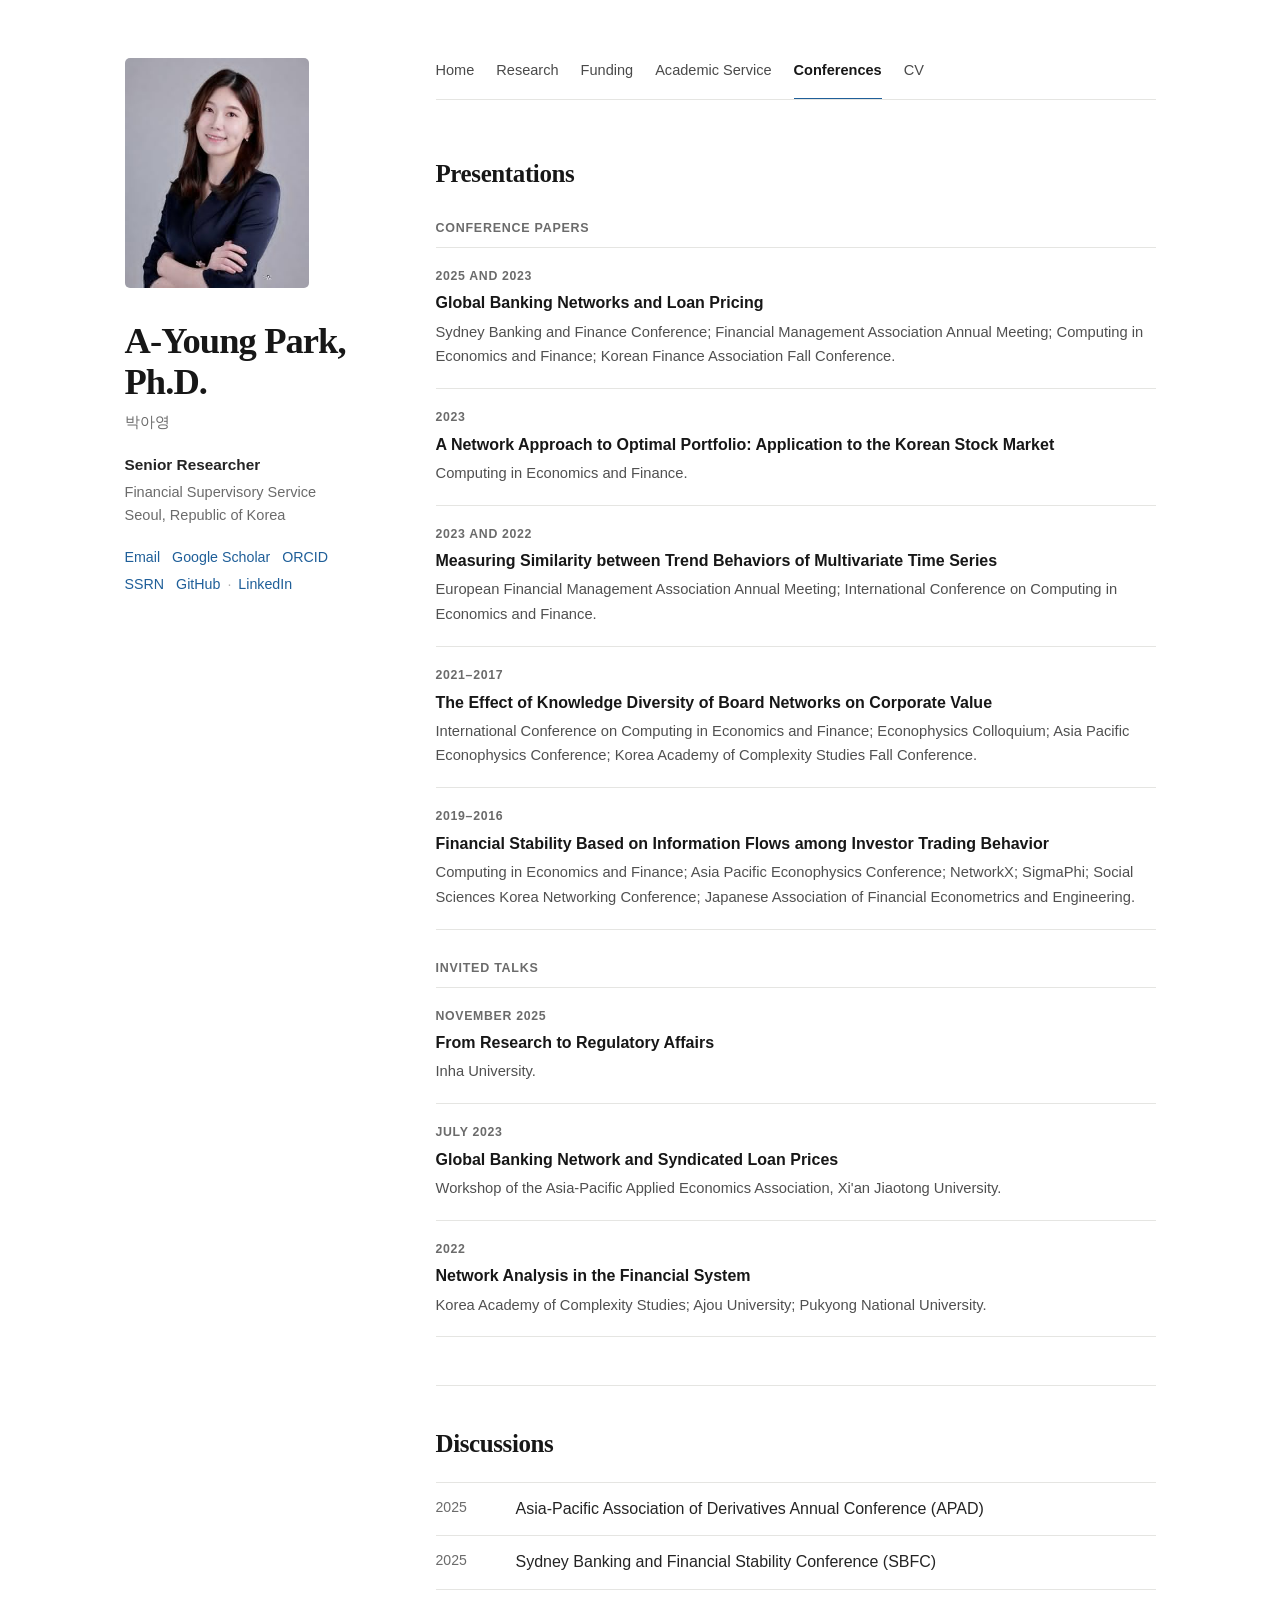
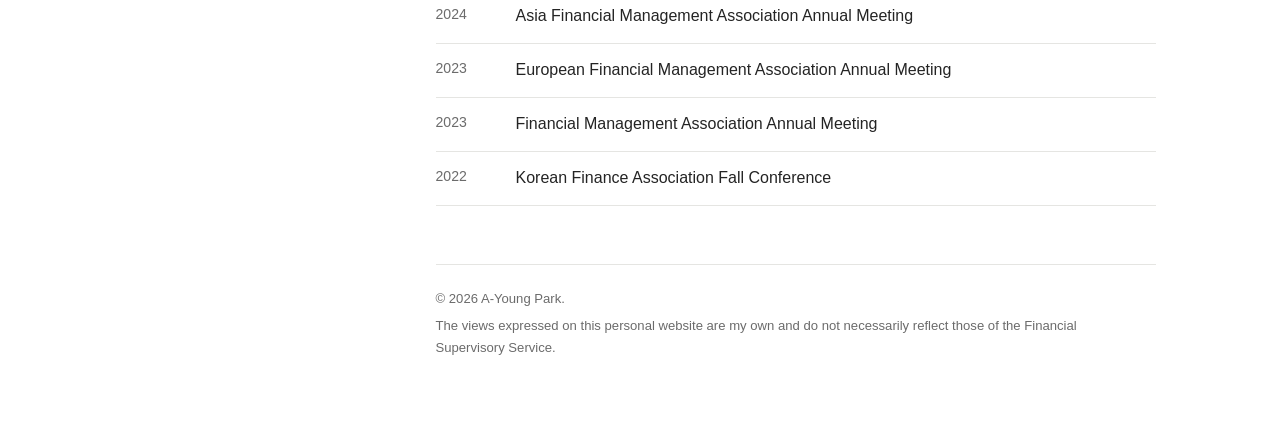
==== commit 3606f75b: "Add 2025 APAD and SBFC conference discussions" ====
--- a/conferences.html
+++ b/conferences.html
@@ -124,6 +124,8 @@
       <section class="section-rule" aria-labelledby="discussion-title">
         <h2 id="discussion-title">Discussions</h2>
         <ul class="role-list">
+          <li><span class="role-year">2025</span><span>Asia-Pacific Association of Derivatives Annual Conference (APAD)</span></li>
+          <li><span class="role-year">2025</span><span>Sydney Banking and Financial Stability Conference (SBFC)</span></li>
           <li><span class="role-year">2024</span><span>Asia Financial Management Association Annual Meeting</span></li>
           <li><span class="role-year">2023</span><span>European Financial Management Association Annual Meeting</span></li>
           <li><span class="role-year">2023</span><span>Financial Management Association Annual Meeting</span></li>
@@ -138,4 +140,4 @@
     </main>
   </div>
 </body>
-</html>
+</html>
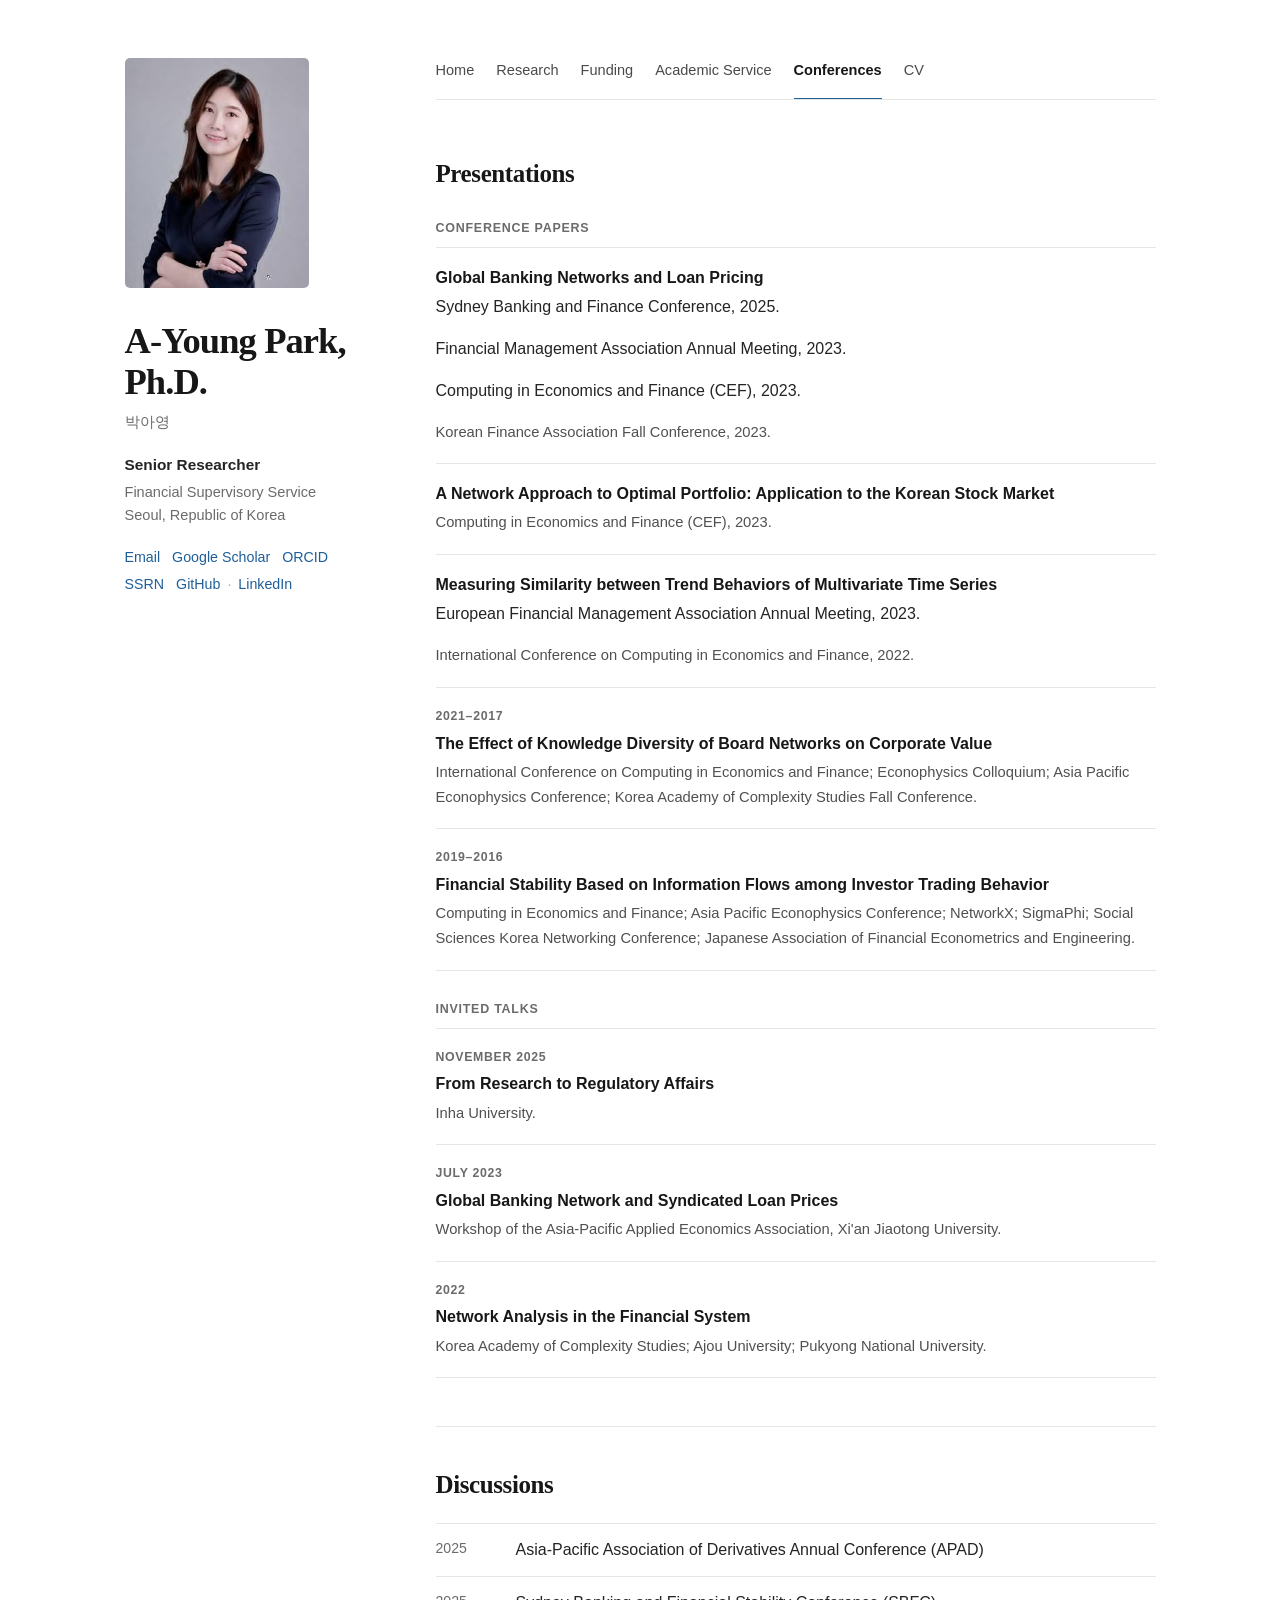
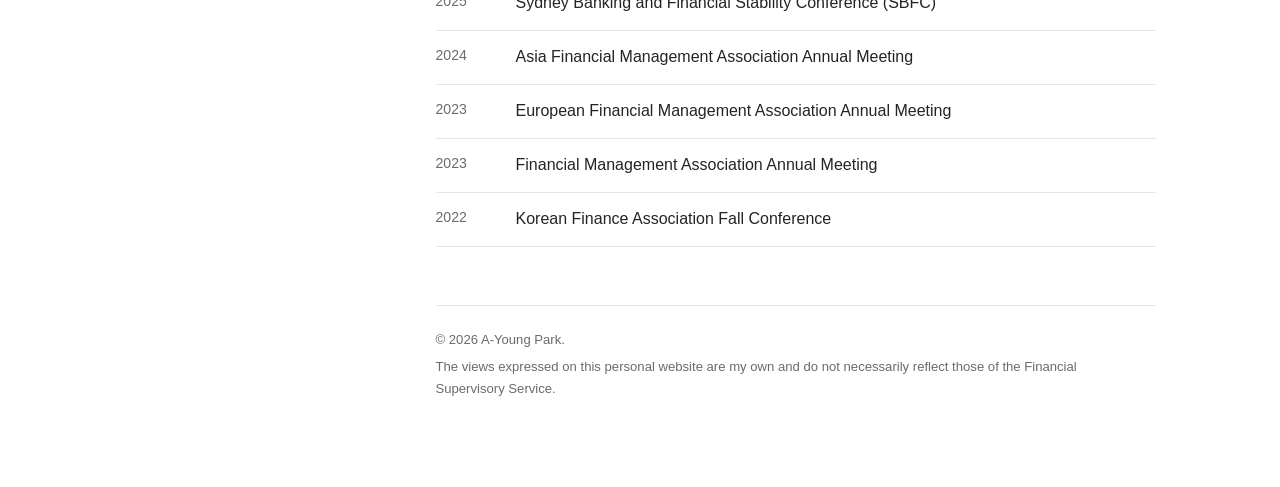
==== commit eeb46187: "Reformat conference presentations by paper" ====
--- a/conferences.html
+++ b/conferences.html
@@ -69,21 +69,22 @@
         <h3 class="subsection-title">Conference Papers</h3>
         <div class="activity-list">
           <article class="activity-entry">
-            <p class="activity-label">2025 and 2023</p>
             <h3>Global Banking Networks and Loan Pricing</h3>
-            <p>Sydney Banking and Finance Conference; Financial Management Association Annual Meeting; Computing in Economics and Finance; Korean Finance Association Fall Conference.</p>
+            <p>Sydney Banking and Finance Conference, 2025.</p>
+            <p>Financial Management Association Annual Meeting, 2023.</p>
+            <p>Computing in Economics and Finance (CEF), 2023.</p>
+            <p>Korean Finance Association Fall Conference, 2023.</p>
           </article>
 
           <article class="activity-entry">
-            <p class="activity-label">2023</p>
             <h3>A Network Approach to Optimal Portfolio: Application to the Korean Stock Market</h3>
-            <p>Computing in Economics and Finance.</p>
+            <p>Computing in Economics and Finance (CEF), 2023.</p>
           </article>
 
           <article class="activity-entry">
-            <p class="activity-label">2023 and 2022</p>
             <h3>Measuring Similarity between Trend Behaviors of Multivariate Time Series</h3>
-            <p>European Financial Management Association Annual Meeting; International Conference on Computing in Economics and Finance.</p>
+            <p>European Financial Management Association Annual Meeting, 2023.</p>
+            <p>International Conference on Computing in Economics and Finance, 2022.</p>
           </article>
 
           <article class="activity-entry">
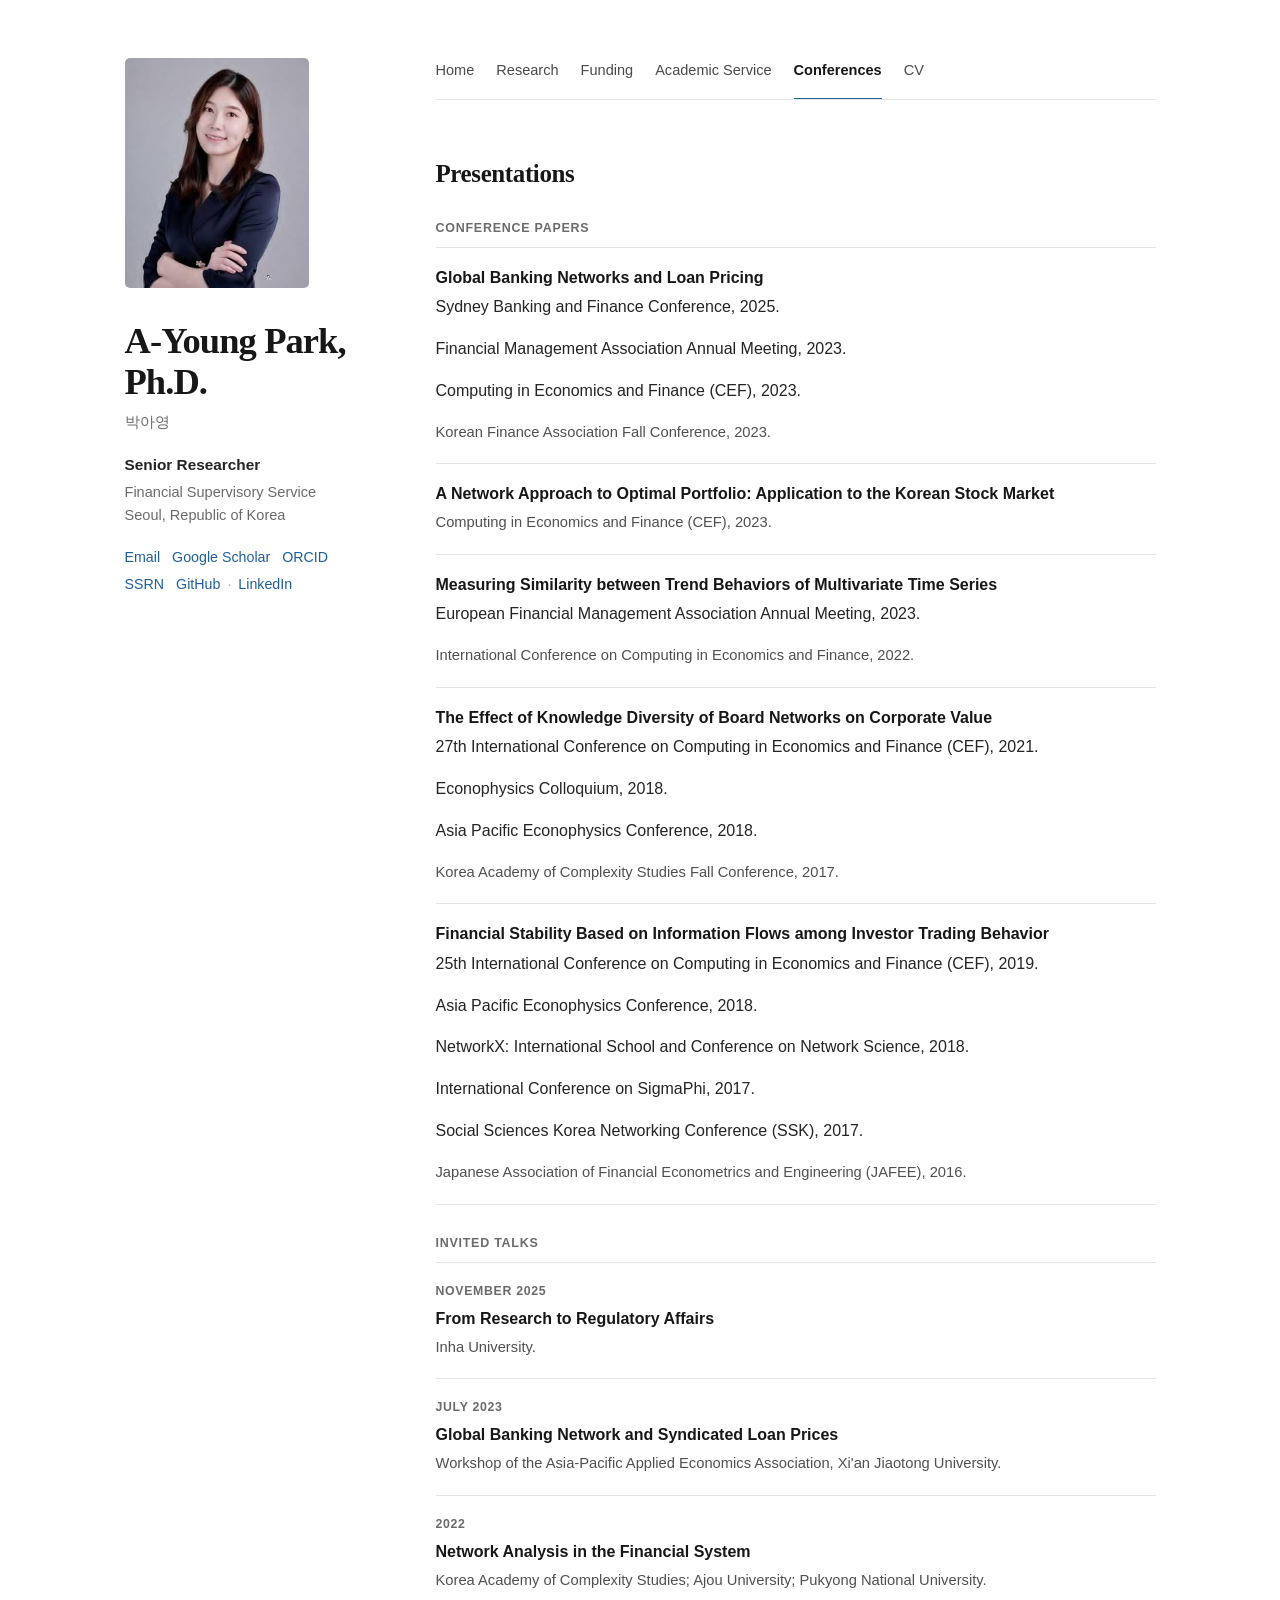
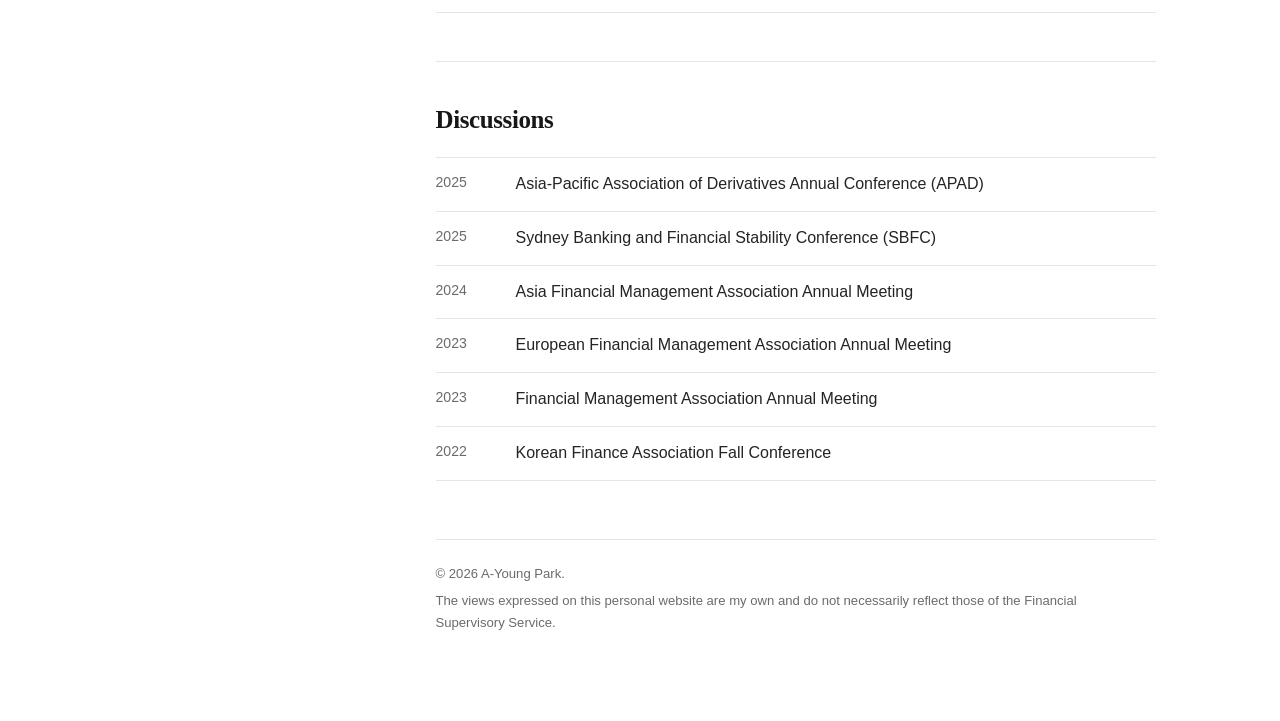
==== commit 64c757ea: "Finish one-line conference formatting for presentation history" ====
--- a/conferences.html
+++ b/conferences.html
@@ -88,15 +88,21 @@
           </article>
 
           <article class="activity-entry">
-            <p class="activity-label">2021–2017</p>
             <h3>The Effect of Knowledge Diversity of Board Networks on Corporate Value</h3>
-            <p>International Conference on Computing in Economics and Finance; Econophysics Colloquium; Asia Pacific Econophysics Conference; Korea Academy of Complexity Studies Fall Conference.</p>
+            <p>27th International Conference on Computing in Economics and Finance (CEF), 2021.</p>
+            <p>Econophysics Colloquium, 2018.</p>
+            <p>Asia Pacific Econophysics Conference, 2018.</p>
+            <p>Korea Academy of Complexity Studies Fall Conference, 2017.</p>
           </article>
 
           <article class="activity-entry">
-            <p class="activity-label">2019–2016</p>
             <h3>Financial Stability Based on Information Flows among Investor Trading Behavior</h3>
-            <p>Computing in Economics and Finance; Asia Pacific Econophysics Conference; NetworkX; SigmaPhi; Social Sciences Korea Networking Conference; Japanese Association of Financial Econometrics and Engineering.</p>
+            <p>25th International Conference on Computing in Economics and Finance (CEF), 2019.</p>
+            <p>Asia Pacific Econophysics Conference, 2018.</p>
+            <p>NetworkX: International School and Conference on Network Science, 2018.</p>
+            <p>International Conference on SigmaPhi, 2017.</p>
+            <p>Social Sciences Korea Networking Conference (SSK), 2017.</p>
+            <p>Japanese Association of Financial Econometrics and Engineering (JAFEE), 2016.</p>
           </article>
         </div>
 
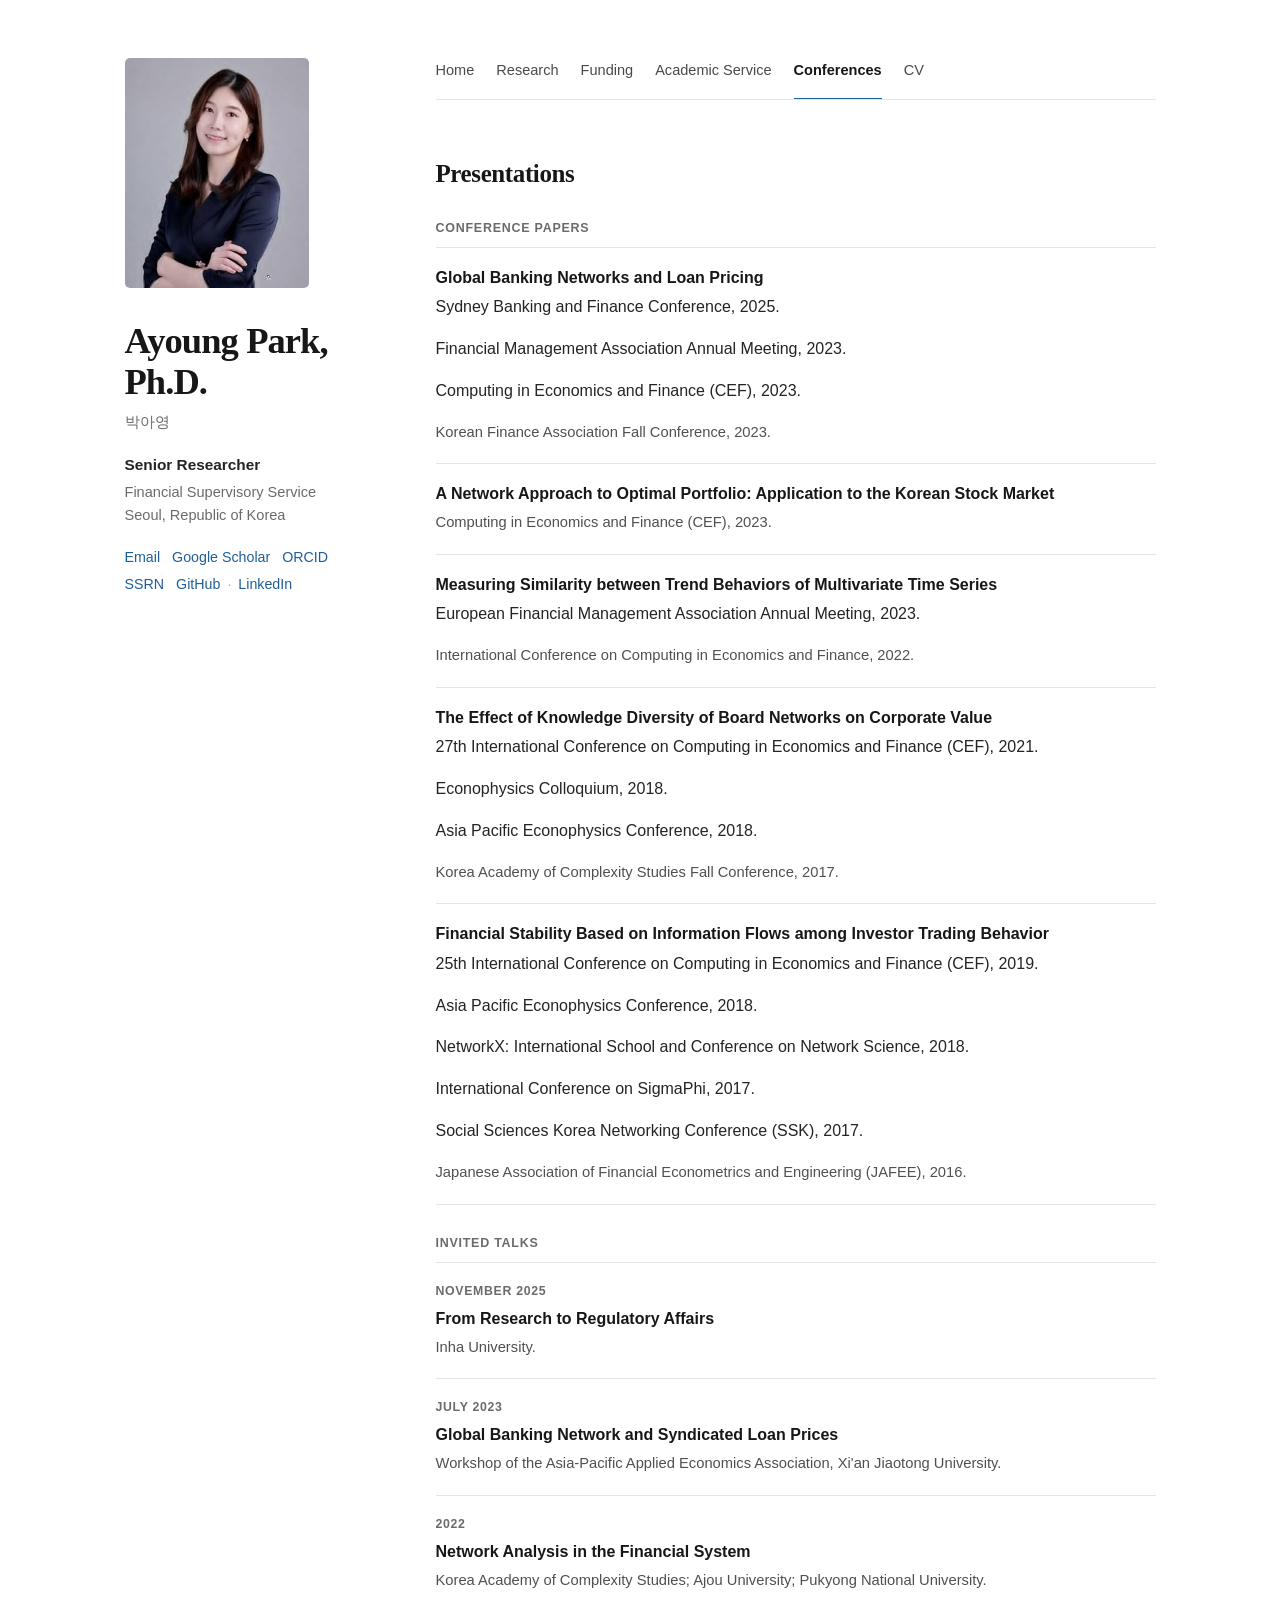
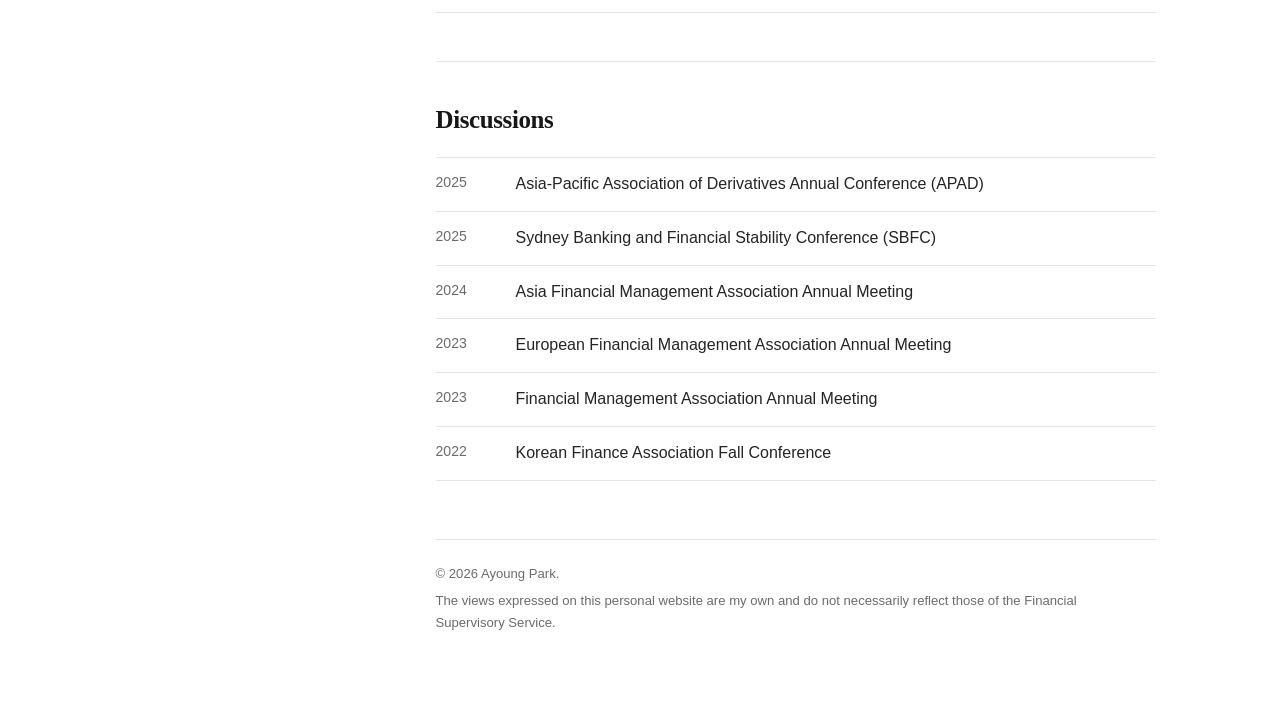
==== commit ba46bf21: "Unify English display name to Ayoung Park Replace hyphenated A-Young Park variants in page titles, m" ====
--- a/conferences.html
+++ b/conferences.html
@@ -4,23 +4,23 @@
   <meta charset="utf-8">
   <meta name="viewport" content="width=device-width, initial-scale=1">
 
-  <title>Conferences | A-Young Park, Ph.D.</title>
-  <meta name="description" content="Conference presentations, invited talks, and conference discussions by A-Young Park, Ph.D.">
-  <meta name="author" content="A-Young Park">
+  <title>Ayoung Park | 박아영 | Financial Supervisory Service | 금융감독원</title>
+  <meta name="description" content="Conference presentations, invited talks, and conference discussions by Ayoung Park (박아영), Senior Researcher at the Financial Supervisory Service (금융감독원).">
+  <meta name="author" content="Ayoung Park">
   <meta name="theme-color" content="#ffffff">
   <meta name="robots" content="index, follow">
   <link rel="canonical" href="https://ayppark.github.io/conferences.html">
 
-  <meta property="og:site_name" content="A-Young Park Academic Homepage">
+  <meta property="og:site_name" content="Ayoung Park Academic Homepage">
   <meta property="og:type" content="website">
-  <meta property="og:title" content="Conferences | A-Young Park, Ph.D.">
-  <meta property="og:description" content="Conference presentations, invited talks, and conference discussions by A-Young Park, Ph.D.">
+  <meta property="og:title" content="Ayoung Park | 박아영 | Financial Supervisory Service | 금융감독원">
+  <meta property="og:description" content="Conference presentations, invited talks, and conference discussions by Ayoung Park (박아영), Senior Researcher at the Financial Supervisory Service (금융감독원).">
   <meta property="og:url" content="https://ayppark.github.io/conferences.html">
   <meta property="og:image" content="https://ayppark.github.io/assets/profile.jpg">
-  <meta property="og:image:alt" content="Portrait of A-Young Park">
+  <meta property="og:image:alt" content="Portrait of Ayoung Park">
   <meta name="twitter:card" content="summary">
-  <meta name="twitter:title" content="Conferences | A-Young Park, Ph.D.">
-  <meta name="twitter:description" content="Conference presentations and discussions by A-Young Park, Ph.D.">
+  <meta name="twitter:title" content="Ayoung Park | 박아영 | Financial Supervisory Service | 금융감독원">
+  <meta name="twitter:description" content="Conference presentations, invited talks, and conference discussions by Ayoung Park (박아영), Senior Researcher at the Financial Supervisory Service (금융감독원).">
   <meta name="twitter:image" content="https://ayppark.github.io/assets/profile.jpg">
 
   <link rel="icon" href="assets/favicon.svg" type="image/svg+xml">
@@ -32,10 +32,10 @@
   <div class="page">
     <aside class="profile" aria-label="Researcher profile">
       <a class="photo-link" href="index.html" aria-label="Go to homepage">
-        <img class="profile-photo" src="assets/profile.jpg" alt="Portrait of A-Young Park" width="184" height="230">
+        <img class="profile-photo" src="assets/profile.jpg" alt="Portrait of Ayoung Park" width="184" height="230">
       </a>
 
-      <h1><a href="index.html">A-Young Park, Ph.D.</a></h1>
+      <h1><a href="index.html">Ayoung Park, Ph.D.</a></h1>
       <p class="name-ko">박아영</p>
       <p class="position">Senior Researcher</p>
       <p class="affiliation">Financial Supervisory Service<br>Seoul, Republic of Korea</p>
@@ -141,7 +141,7 @@
       </section>
 
       <footer>
-        <p>© 2026 A-Young Park.</p>
+        <p>© 2026 Ayoung Park.</p>
         <p class="disclaimer">The views expressed on this personal website are my own and do not necessarily reflect those of the Financial Supervisory Service.</p>
       </footer>
     </main>
--- a/style.css
+++ b/style.css
@@ -539,6 +539,20 @@
   }
 }
 
+@media (max-width: 600px) {
+  .top-nav {
+    flex-wrap: wrap;
+    column-gap: 14px;
+    row-gap: 8px;
+    overflow-x: visible;
+    padding-bottom: 10px;
+  }
+
+  .top-nav a.active::after {
+    bottom: -3px;
+  }
+}
+
 @media (max-width: 560px) {
   body {
     font-size: 15.5px;
